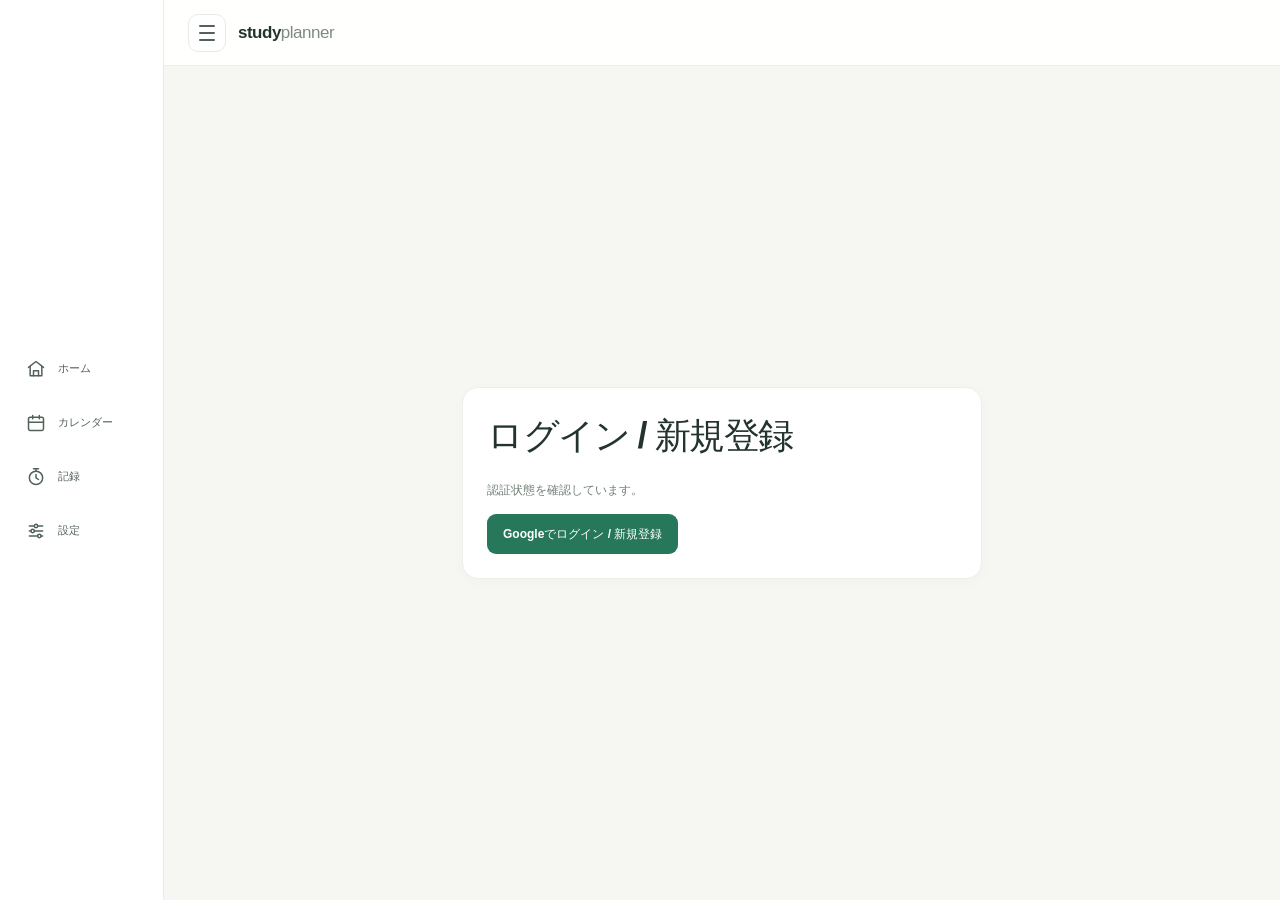
==== index.html @ f910849b "メニュー修正" ====
<!doctype html>
<html lang="ja">
  <head>
    <meta charset="UTF-8" />
    <meta name="viewport" content="width=device-width, initial-scale=1" />
    <meta name="theme-color" content="#f6f7f2" />
    <meta name="description" content="今日やる分だけ決める、柔軟な受験勉強プランナー。" />
    <link rel="manifest" href="./manifest.json" />
    <link rel="icon" href="./icon.svg" type="image/svg+xml" />
    <link rel="stylesheet" href="./styles.css" />
    <title>Study Planner</title>
  </head>
  <body>
    <header class="topbar">
      <button class="menu-button" type="button" aria-label="メニューを開く" aria-haspopup="dialog" aria-controls="menu-dialog">
        <span></span><span></span><span></span>
      </button>
      <a class="brand" href="#" aria-label="Study Planner ホーム">
        <span>study<span class="brand-light">planner</span></span>
      </a>
      <div class="auth-controls">
        <span class="topbar-note" id="auth-user" hidden></span>
        <span class="sync-status" id="sync-status" hidden></span>
        <button class="button button-secondary button-small" type="button" data-google-sign-in hidden>Googleでログイン / 新規登録</button>
        <button class="button button-quiet button-small" id="google-sign-out" type="button" hidden>ログアウト</button>
      </div>
    </header>

    <main class="page-shell auth-screen" id="auth-screen">
      <section class="panel auth-panel" aria-labelledby="auth-heading">
        <h1 id="auth-heading">ログイン / 新規登録</h1>
        <p class="auth-message" id="auth-message" role="status" aria-live="polite">認証状態を確認しています。</p>
        <button class="button button-primary auth-sign-in" type="button" data-google-sign-in disabled>Googleでログイン / 新規登録</button>
        <button class="button button-quiet auth-sign-in" type="button" data-auth-retry hidden>データを再読み込み</button>
      </section>
    </main>

    <main class="page-shell" id="dashboard" hidden>
      <div class="sync-error" id="sync-error" role="alert" hidden>
        <span id="sync-error-message"></span>
        <button class="text-button" type="button" id="retry-sync">再同期</button>
      </div>
      <section class="today-section panel" aria-labelledby="today-heading">
        <div class="section-heading">
          <div>
            <p class="eyebrow">TODAY</p>
            <h2 id="today-heading">今日のToDo</h2>
          </div>
          <div class="today-heading-meta">
            <span class="section-date" id="today-label"></span>
            <button class="button button-secondary button-small" id="carry-overdue-tasks" type="button" hidden>今日に繰り越す</button>
            <div class="welcome-stats" id="today-summary" aria-live="polite"></div>
          </div>
        </div>
        <div id="today-list"></div>
        <div class="empty-state" id="today-empty">
          <span class="empty-icon" aria-hidden="true">✳</span>
          <p class="empty-title">今日の予定はまだありません</p>
          <p>週間プールから、今日取り組むものを選びましょう。</p>
          <a class="text-link" href="#weekly-pools">週間プールを見る <span aria-hidden="true">↓</span></a>
        </div>
      </section>

      <div class="dashboard-grid">
        <section class="panel goals-panel" aria-labelledby="events-heading">
          <div class="section-heading">
            <div>
              <p class="eyebrow">EVENTS &amp; LONG-TERM</p>
              <h2 id="events-heading">イベント・長期計画</h2>
            </div>
            <button class="button button-secondary button-small" type="button" data-open-dialog="event-dialog">
              <span aria-hidden="true">＋</span> イベントを追加
            </button>
          </div>
          <div class="card-list" id="event-list"></div>
          <p class="muted-empty" id="event-empty">2ヶ月以内に開始するイベントはありません。</p>
          <div class="future-events">
            <div class="future-events-heading">
              <p class="eyebrow">LATER</p>
              <h3>今後の予定</h3>
            </div>
            <div class="card-list" id="future-event-list"></div>
            <p class="muted-empty" id="future-event-empty">2ヶ月以上先に始まるイベントはありません。</p>
          </div>
        </section>

        <section class="panel quizzes-panel" aria-labelledby="quizzes-heading">
          <div class="section-heading">
            <div>
              <p class="eyebrow">QUIZ SCHEDULE</p>
              <h2 id="quizzes-heading">小テスト・提出物予定</h2>
            </div>
            <button class="button button-secondary button-small" type="button" data-open-dialog="quiz-dialog">
              <span aria-hidden="true">＋</span> 予定を追加
            </button>
          </div>
          <div class="card-list" id="quiz-list"></div>
          <p class="muted-empty" id="quiz-empty">タイトル・科目・日付・校時を登録すると、ここに予定が表示されます。</p>
          <section class="mini-calendar" aria-label="ミニカレンダー">
            <div class="mini-calendar-heading">
              <button class="mini-calendar-title" type="button" data-open-mini-calendar>カレンダー <span aria-hidden="true">→</span></button>
              <div class="mini-calendar-controls">
                <button class="calendar-nav" type="button" data-mini-calendar-shift="-1" aria-label="前の月">‹</button>
                <strong id="mini-calendar-month"></strong>
                <button class="calendar-nav" type="button" data-mini-calendar-shift="1" aria-label="次の月">›</button>
              </div>
            </div>
            <div class="calendar-weekdays mini-calendar-weekdays" aria-hidden="true">
              <span>日</span><span>月</span><span>火</span><span>水</span><span>木</span><span>金</span><span>土</span>
            </div>
            <div class="mini-calendar-grid" id="mini-calendar-grid" role="grid" aria-label="月間カレンダー"></div>
            <section class="mini-calendar-popover" id="mini-calendar-popover" aria-live="polite" hidden>
              <div class="mini-calendar-popover-heading">
                <h3 id="mini-calendar-agenda-title"></h3>
                <button class="icon-button" type="button" data-mini-calendar-close aria-label="閉じる">×</button>
              </div>
              <div class="calendar-agenda-list" id="mini-calendar-agenda"></div>
              <p class="muted-empty" id="mini-calendar-agenda-empty">この日の予定はありません。</p>
            </section>
          </section>
        </section>

        <section class="panel pools-panel" id="weekly-pools" aria-labelledby="pools-heading">
          <div class="section-heading">
            <div>
              <p class="eyebrow">THIS WEEK'S POOL</p>
              <h2 id="pools-heading">週間プール</h2>
            </div>
            <button class="button button-secondary button-small" type="button" data-open-dialog="pool-dialog">
              <span aria-hidden="true">＋</span> プールを作成
            </button>
          </div>
          <div class="card-list" id="pool-list"></div>
          <p class="muted-empty" id="pool-empty">長期計画から、今週進める範囲を決めましょう。</p>
        </section>
      </div>

      <section class="past-tasks-section panel" aria-labelledby="past-tasks-heading">
        <div class="section-heading">
          <div>
            <p class="eyebrow">PAST</p>
            <h2 id="past-tasks-heading">過去</h2>
          </div>
        </div>
        <h3 class="past-list-heading first">タスク</h3>
        <div class="card-list" id="past-task-list"></div>
        <p class="muted-empty" id="past-task-empty">過去のタスクはありません。</p>
        <h3 class="past-list-heading">イベント</h3>
        <div class="card-list" id="past-event-list"></div>
        <p class="muted-empty" id="past-event-empty">過去のイベントはありません。</p>
      </section>
    </main>

    <dialog id="menu-dialog" class="menu-dialog" aria-label="メニュー">
      <div class="menu-heading">
        <span>メニュー</span>
        <button class="icon-button" type="button" data-close-dialog aria-label="閉じる">×</button>
      </div>
      <button class="menu-item" type="button" data-menu-home>ホーム <span aria-hidden="true">→</span></button>
      <button class="menu-item" type="button" data-menu-calendar>カレンダー <span aria-hidden="true">→</span></button>
      <button class="menu-item" type="button" data-menu-record>記録 <span aria-hidden="true">→</span></button>
      <button class="menu-item" type="button" data-open-dialog="settings-dialog">設定 <span aria-hidden="true">→</span></button>
    </dialog>

    <nav class="bottom-nav" aria-label="メインメニュー">
      <button class="bottom-nav-item" type="button" data-menu-home>
        <svg viewBox="0 0 24 24" aria-hidden="true" focusable="false"><path d="m3 10 9-7 9 7"/><path d="M5 9v11h14V9"/><path d="M9 20v-6h6v6"/></svg>
        <span>ホーム</span>
      </button>
      <button class="bottom-nav-item" type="button" data-menu-calendar>
        <svg viewBox="0 0 24 24" aria-hidden="true" focusable="false"><rect x="3" y="5" width="18" height="16" rx="2"/><path d="M16 3v4M8 3v4M3 11h18"/></svg>
        <span>カレンダー</span>
      </button>
      <button class="bottom-nav-item" type="button" data-menu-record>
        <svg viewBox="0 0 24 24" aria-hidden="true" focusable="false"><circle cx="12" cy="13" r="8"/><path d="M12 9v4l3 2M9 2h6M12 2v3"/></svg>
        <span>記録</span>
      </button>
      <button class="bottom-nav-item" type="button" data-open-dialog="settings-dialog">
        <svg viewBox="0 0 24 24" aria-hidden="true" focusable="false"><path d="M4 6h6m4 0h6M4 12h2m4 0h10M4 18h10m4 0h2"/><circle cx="12" cy="6" r="2"/><circle cx="8" cy="12" r="2"/><circle cx="16" cy="18" r="2"/></svg>
        <span>設定</span>
      </button>
    </nav>

    <main id="recording-view" class="recording-view" hidden>
      <section id="recording-task-select" class="recording-task-select" aria-labelledby="recording-select-title" hidden>
        <div class="recording-select-content">
          <p class="eyebrow">STUDY RECORD</p>
          <h1 id="recording-select-title">今日取り組むタスク</h1>
          <p class="recording-select-hint">タスクを選ぶと、記録画面に移ります。</p>
          <div id="recording-task-list" class="recording-task-list"></div>
          <p id="recording-task-empty" class="recording-empty" hidden>今日のタスクはありません。ホームでタスクを追加してください。</p>
          <button class="button button-quiet recording-back" type="button" data-record-home>ホームへ戻る</button>
        </div>
      </section>
      <section id="recording-session" class="recording-session" aria-label="勉強時間の記録" hidden>
        <div class="recording-content">
          <p class="eyebrow">NOW STUDYING</p>
          <h1 id="recording-task-title" class="recording-task-title"></h1>
          <output id="recording-elapsed" class="recording-elapsed" aria-label="計測中の時間">00:00:00</output>
          <time id="recording-clock" class="recording-clock"></time>
          <div class="recording-actions">
            <button id="recording-start" class="button button-primary recording-button" type="button" data-record-start>記録開始</button>
            <button id="recording-pause" class="button button-secondary recording-button" type="button" data-record-pause hidden>一時停止</button>
            <button class="button button-quiet recording-button" type="button" data-record-change>タスク変更</button>
            <button id="recording-end" class="button button-quiet recording-button recording-end" type="button" data-record-end hidden>終了</button>
          </div>
        </div>
      </section>
    </main>

    <main id="calendar-view" class="page-shell calendar-page" hidden>
      <section class="calendar-panel" aria-labelledby="calendar-title">
        <div class="calendar-header">
          <div>
            <p class="eyebrow">SCHEDULE</p>
            <h1 id="calendar-title">カレンダー</h1>
          </div>
          <button class="button button-secondary button-small" type="button" data-calendar-home>ホームへ戻る</button>
        </div>
        <div class="calendar-layout">
          <section class="calendar-month-view" aria-label="月間予定">
            <div class="calendar-toolbar">
              <button class="calendar-nav" type="button" data-calendar-shift="-1" aria-label="前の月">‹</button>
              <strong id="calendar-month"></strong>
              <button class="calendar-nav" type="button" data-calendar-shift="1" aria-label="次の月">›</button>
              <button class="calendar-today" type="button" data-calendar-today>今日</button>
            </div>
            <div class="calendar-weekdays" aria-hidden="true">
              <span>日</span><span>月</span><span>火</span><span>水</span><span>木</span><span>金</span><span>土</span>
            </div>
            <div class="calendar-grid" id="calendar-grid" role="grid" aria-label="月間カレンダー"></div>
            <div class="study-heatmap-legend" aria-label="勉強時間の色分け">
              <span class="study-heatmap-label">勉強時間</span>
              <span class="study-heatmap-key"><i></i>0分</span>
              <span class="study-heatmap-key level-1"><i></i>1分〜30分未満</span>
              <span class="study-heatmap-key level-2"><i></i>30分〜1時間未満</span>
              <span class="study-heatmap-key level-3"><i></i>1時間〜2時間未満</span>
              <span class="study-heatmap-key level-4"><i></i>2時間〜3時間未満</span>
              <span class="study-heatmap-key level-5"><i></i>3時間以上</span>
            </div>
          </section>
          <section class="calendar-agenda" aria-live="polite">
            <h2 id="calendar-agenda-title"></h2>
            <div class="calendar-agenda-list" id="calendar-agenda-list"></div>
            <p class="muted-empty" id="calendar-agenda-empty">この日の予定はありません。</p>
            <section class="calendar-study-agenda" aria-labelledby="calendar-study-title">
              <div class="calendar-study-heading">
                <h3 id="calendar-study-title">勉強時間</h3>
                <button class="button button-secondary button-small" type="button" data-add-study-log>記録を追加</button>
              </div>
              <p id="calendar-study-total" class="calendar-study-total"></p>
              <div id="calendar-study-list" class="calendar-study-list"></div>
              <p id="calendar-study-empty" class="muted-empty">この日の勉強記録はありません。</p>
            </section>
          </section>
        </div>
      </section>
    </main>

    <dialog id="event-dialog" class="modal">
      <form id="event-form">
        <div class="modal-heading">
          <div><p class="eyebrow">EVENT</p><h2>イベントを追加</h2></div>
          <button class="icon-button" type="button" data-close-dialog aria-label="閉じる">×</button>
        </div>
        <label>イベント名<input name="title" placeholder="例：2学期期末試験" maxlength="80" required /></label>
        <label>イベントの種類
          <select name="type" required>
            <option value="holiday">長期休暇</option>
            <option value="regular_exam">定期試験</option>
            <option value="mock_exam">模擬試験</option>
            <option value="other">その他</option>
          </select>
        </label>
        <div class="form-row event-date-row">
          <label>開始日<input name="start" type="date" required /></label>
          <label>終了日<input name="end" type="date" required /></label>
        </div>
        <label>メモ <span class="optional">(任意)</span><textarea name="memo" maxlength="2000" rows="3" placeholder="イベントについてのメモ"></textarea></label>
        <p class="form-error" aria-live="polite"></p>
        <div class="modal-actions"><button class="button button-quiet" type="button" data-close-dialog>キャンセル</button><button class="button button-primary" type="submit">イベントを保存</button></div>
      </form>
    </dialog>

    <dialog id="quiz-dialog" class="modal">
      <form id="quiz-form">
        <div class="modal-heading">
          <div><p class="eyebrow">SCHEDULE</p><h2 id="quiz-dialog-title">予定を追加</h2></div>
          <button class="icon-button" type="button" data-close-dialog aria-label="閉じる">×</button>
        </div>
        <div class="schedule-type-switch" role="group" aria-label="予定の種類">
          <button type="button" class="schedule-type-option selected" data-schedule-type="quiz" aria-pressed="true">小テスト</button>
          <button type="button" class="schedule-type-option" data-schedule-type="submission" aria-pressed="false">提出物</button>
          <input name="kind" type="hidden" value="quiz" />
        </div>
        <label>タイトル<input name="title" placeholder="例：英単語テスト / 数学課題提出" maxlength="80" required /></label>
        <label>科目
          <select name="subject" required>
            <option value="" selected disabled>科目を選択してください</option>
          </select>
        </label>
        <label id="schedule-event-field" hidden>イベント（任意）
          <select name="eventId">
            <option value="">イベントに所属しない</option>
          </select>
        </label>
        <label>日付<input name="date" type="date" required /></label>
        <label>範囲<input name="scope" placeholder="例：Lesson 3〜5 / p.20〜30" maxlength="120" required /></label>
        <label>範囲の単位 <span class="optional">(任意)</span><input name="unit" placeholder="例：ページ、問、語" maxlength="20" /></label>
        <label id="period-field">校時
          <select name="period" required>
            <option value="" selected disabled>校時を選択してください</option>
          </select>
        </label>
        <p class="form-error" aria-live="polite"></p>
        <div class="modal-actions"><button class="button button-quiet" type="button" data-close-dialog>キャンセル</button><button class="button button-primary" type="submit">予定を保存</button></div>
      </form>
    </dialog>

    <dialog id="goal-dialog" class="modal">
      <form id="goal-form">
        <div class="modal-heading">
          <div><p class="eyebrow">LONG-TERM</p><h2>長期目標を追加</h2></div>
          <button class="icon-button" type="button" data-close-dialog aria-label="閉じる">×</button>
        </div>
        <p class="modal-description" id="goal-event-title"></p>
        <input type="hidden" name="eventId" />
        <label>科目
          <select name="subject" required>
            <option value="" selected disabled>科目を選択してください</option>
          </select>
        </label>
        <label>教材・目標名<input name="title" placeholder="例：英単語帳" maxlength="80" required /></label>
        <label>範囲 <span class="optional">(任意)</span><input name="scope" placeholder="例：Lesson 3〜5 / p.20〜30" maxlength="120" /></label>
        <div class="form-row">
          <label>単位<input name="unit" placeholder="ページ / 題 / 章" maxlength="12" required /></label>
          <label>1周あたりの量<input name="total" type="number" min="1" step="1" placeholder="150" required /></label>
        </div>
        <div class="form-row">
          <label>目標周回数<input name="laps" type="number" min="1" step="1" value="1" required /></label>
          <label>期限日 <span class="optional">(任意)</span><input name="deadline" type="date" /></label>
        </div>
        <label>提出日 <span class="optional">(任意)</span><input name="submissionDate" type="date" /></label>
        <label>メモ <span class="optional">(任意)</span><textarea name="memo" maxlength="2000" rows="3" placeholder="長期計画についてのメモ"></textarea></label>
        <p class="form-error" aria-live="polite"></p>
        <div class="modal-actions"><button class="button button-quiet" type="button" data-close-dialog>キャンセル</button><button class="button button-primary" type="submit">目標を保存</button></div>
      </form>
    </dialog>

    <dialog id="pool-dialog" class="modal">
      <form id="pool-form">
        <div class="modal-heading">
          <div><p class="eyebrow">WEEKLY POOL</p><h2>週間プールを作成</h2></div>
          <button class="icon-button" type="button" data-close-dialog aria-label="閉じる">×</button>
        </div>
        <label>長期目標<select name="goalId" required></select></label>
        <label>今週進める量<input name="target" type="number" min="1" step="1" placeholder="30" required /></label>
        <div class="form-row">
          <label>開始日<input name="start" type="date" required /></label>
          <label>終了日<input name="end" type="date" required /></label>
        </div>
        <label>メモ <span class="optional">(任意)</span><textarea name="memo" maxlength="2000" rows="3" placeholder="この週間プールについてのメモ"></textarea></label>
        <p class="form-hint">日ごとの予定は作らず、期間内に進める量だけを決めます。</p>
        <p class="form-error" aria-live="polite"></p>
        <div class="modal-actions"><button class="button button-quiet" type="button" data-close-dialog>キャンセル</button><button class="button button-primary" type="submit">プールを保存</button></div>
      </form>
    </dialog>

    <dialog id="task-dialog" class="modal">
      <form id="task-form">
        <div class="modal-heading">
          <div><p class="eyebrow">TODAY</p><h2>今日の最低ライン</h2></div>
          <button class="icon-button" type="button" data-close-dialog aria-label="閉じる">×</button>
        </div>
        <p class="modal-description" id="task-pool-title"></p>
        <input type="hidden" name="poolId" />
        <label>今日やる最低量<input name="minimum" type="number" min="1" step="1" value="5" required /></label>
        <div class="quick-amounts" data-target="minimum">
          <button type="button" data-add="1">＋1</button><button type="button" data-add="5">＋5</button><button type="button" data-add="10">＋10</button>
        </div>
        <label>メモ <span class="optional">(任意)</span><textarea name="memo" maxlength="2000" rows="3" placeholder="このタスクについてのメモ"></textarea></label>
        <p class="form-hint">実際にできた量に上限はありません。</p>
        <p class="form-error" aria-live="polite"></p>
        <div class="modal-actions"><button class="button button-quiet" type="button" data-close-dialog>キャンセル</button><button class="button button-primary" type="submit">ToDoに追加</button></div>
      </form>
    </dialog>

    <dialog id="task-details-dialog" class="modal details-modal">
      <div class="modal-heading">
        <div><p class="eyebrow">DETAILS</p><h2 id="task-details-title">詳細</h2></div>
        <button class="icon-button" type="button" data-close-dialog aria-label="閉じる">×</button>
      </div>
      <dl id="task-details-content" class="record-details"></dl>
      <form id="task-details-memo-form" class="details-memo-form" hidden>
        <input type="hidden" name="taskId" />
        <label>メモ <span class="optional">(任意)</span><textarea name="memo" maxlength="2000" rows="4" placeholder="タスクについてのメモ"></textarea></label>
        <p class="form-error" aria-live="polite"></p>
        <div class="modal-actions"><button class="button button-primary" type="submit">メモを保存</button></div>
      </form>
    </dialog>

    <dialog id="return-task-dialog" class="modal">
      <form id="return-task-form">
        <div class="modal-heading">
          <div><p class="eyebrow">MOVE TASK</p><h2>週間プールへ戻す</h2></div>
          <button class="icon-button" type="button" data-close-dialog aria-label="閉じる">×</button>
        </div>
        <p id="return-task-title" class="modal-description"></p>
        <input type="hidden" name="taskId" />
        <label>メモ <span class="optional">(任意)</span><textarea name="memo" maxlength="2000" rows="4" placeholder="週間プールへ引き継ぐメモ"></textarea></label>
        <p class="form-error" aria-live="polite"></p>
        <div class="modal-actions"><button class="button button-quiet" type="button" data-close-dialog>キャンセル</button><button class="button button-primary" type="submit">週間プールへ戻す</button></div>
      </form>
    </dialog>

    <dialog id="complete-dialog" class="modal">
      <form id="complete-form">
        <div class="modal-heading">
          <div><p class="eyebrow">NICE WORK</p><h2>実績を記録</h2></div>
          <button class="icon-button" type="button" data-close-dialog aria-label="閉じる">×</button>
        </div>
        <p class="modal-description" id="complete-task-title"></p>
        <input type="hidden" name="taskId" />
        <div id="task-record-inputs">
          <label>今回できた量<input name="actual" type="number" min="0" step="1" required /></label>
          <div class="quick-amounts" data-target="actual">
            <button type="button" data-add="1">＋1</button><button type="button" data-add="5">＋5</button><button type="button" data-add="10">＋10</button>
          </div>
          <label id="task-record-minutes-field">勉強時間（分）<input name="minutes" type="number" min="0" step="1" value="0" required /></label>
        </div>
        <div class="task-outcome" id="task-outcome" hidden>
          <p>最低量に達しました。このToDoをどうしますか？</p>
          <div class="modal-actions">
            <button class="button button-quiet" type="button" data-task-outcome="keep">残す</button>
            <button class="button button-primary" type="button" data-task-outcome="complete">完了</button>
          </div>
        </div>
        <label id="task-record-memo-field">メモ <span class="optional">(任意)</span><textarea name="memo" maxlength="2000" rows="4" placeholder="このタスクについてのメモ"></textarea></label>
        <p class="form-error" aria-live="polite"></p>
        <div class="modal-actions" id="task-record-actions"><button class="button button-quiet" type="button" data-close-dialog>キャンセル</button><button class="button button-primary" type="submit">実績を記録</button></div>
      </form>
    </dialog>

    <dialog id="carry-pool-dialog" class="modal">
      <form id="carry-pool-form">
        <div class="modal-heading">
          <div><p class="eyebrow">CARRY OVER</p><h2>週間プールを繰り越す</h2></div>
          <button class="icon-button" type="button" data-close-dialog aria-label="閉じる">×</button>
        </div>
        <input type="hidden" name="poolId" />
        <label>メモ <span class="optional">(任意)</span><textarea name="memo" maxlength="2000" rows="4" placeholder="週間プールについてのメモ"></textarea></label>
        <p class="form-error" aria-live="polite"></p>
        <div class="modal-actions"><button class="button button-quiet" type="button" data-close-dialog>キャンセル</button><button class="button button-primary" type="submit">繰り越す</button></div>
      </form>
    </dialog>

    <dialog id="carry-overdue-dialog" class="modal">
      <form id="carry-overdue-form">
        <div class="modal-heading">
          <div><p class="eyebrow">CARRY OVER</p><h2>今日の最低量を記録</h2></div>
          <button class="icon-button" type="button" data-close-dialog aria-label="閉じる">×</button>
        </div>
        <p class="modal-description">未達分がデフォルト入力されています。必要なら量を増やして今日の最低量にできます。</p>
        <div id="carry-overdue-list" class="carry-overdue-list"></div>
        <p class="form-error" aria-live="polite"></p>
        <div class="modal-actions">
          <button class="button button-quiet" type="button" data-close-dialog>キャンセル</button>
          <button class="button button-primary" type="submit">今日に繰り越す</button>
        </div>
      </form>
    </dialog>

    <dialog id="study-log-dialog" class="modal">
      <form id="study-log-form">
        <div class="modal-heading">
          <div><p class="eyebrow">STUDY RECORD</p><h2>勉強記録を追加</h2></div>
          <button class="icon-button" type="button" data-close-dialog aria-label="閉じる">×</button>
        </div>
        <p class="modal-description" id="study-log-date"></p>
        <label>取り組んだタスク
          <select name="taskId" required></select>
        </label>
        <div class="form-row">
          <label>勉強時間（分）<input name="minutes" type="number" min="0" step="1" value="0" required /></label>
          <label>実施量<input name="amount" type="number" min="0" step="1" value="0" required /></label>
        </div>
        <p class="form-hint" id="study-log-unit">タスクの単位に合わせて入力してください。</p>
        <p class="form-error" aria-live="polite"></p>
        <div class="modal-actions"><button class="button button-quiet" type="button" data-close-dialog>キャンセル</button><button class="button button-primary" type="submit">記録を追加</button></div>
      </form>
    </dialog>

    <dialog id="settings-dialog" class="modal settings-modal">
      <form id="settings-form">
        <div class="modal-heading">
          <div><p class="eyebrow">PREFERENCES</p><h2>設定</h2></div>
          <button class="icon-button" type="button" data-close-dialog aria-label="閉じる">×</button>
        </div>
        <label>1日の校時数
          <input name="periodCount" type="number" min="1" max="20" step="1" required />
        </label>
        <div class="settings-subjects">
          <div>
            <p class="settings-label">科目</p>
            <p class="form-hint">科目名の変更は登録済みの計画・予定にも反映されます。使用中の科目は削除できません。上下ボタンで並び順を変更できます。</p>
          </div>
          <div class="settings-subject-list" id="settings-subject-list"></div>
          <button class="button button-quiet button-small settings-add-subject" type="button" data-add-setting-subject>＋ 科目を追加</button>
        </div>
        <p class="form-error" aria-live="polite"></p>
        <div class="modal-actions"><button class="button button-quiet" type="button" data-close-dialog>キャンセル</button><button class="button button-primary" type="submit">設定を保存</button></div>
      </form>
    </dialog>

    <script type="module" src="./app.js"></script>
  </body>
</html>
---- styles.css ----
:root {
  font-family: "Noto Sans JP", "Yu Gothic", Meiryo, sans-serif;
  color: #23332d;
  background: #f6f7f2;
  font-synthesis: none;
  text-rendering: optimizeLegibility;
  --green: #27785b;
  --green-dark: #1d5e46;
  --green-pale: #e8f3ec;
  --ink: #23332d;
  --muted: #829089;
  --line: #e9ece7;
  --white: #fff;
  --orange: #e58b48;
}

* { box-sizing: border-box; }
body { margin: 0; min-width: 320px; background: #f6f7f2; }
button, input, select { font: inherit; }
button { cursor: pointer; }
.topbar { position: sticky; top: 0; z-index: 40; height: 66px; padding: 0 max(24px, calc((100% - 1120px) / 2)); display: flex; align-items: center; justify-content: flex-start; gap: 12px; background: rgba(255,255,255,.96); border-bottom: 1px solid #edf0ea; }
.menu-button { display: grid; width: 38px; height: 38px; flex: 0 0 auto; align-content: center; justify-items: center; gap: 5px; border: 1px solid #e8ece6; border-radius: 10px; background: white; }
.menu-button span { width: 16px; height: 2px; border-radius: 2px; background: #526259; }
.brand { display: flex; gap: 10px; align-items: center; color: var(--ink); text-decoration: none; font-weight: 700; font-size: 17px; letter-spacing: -.5px; }
.brand-light { color: #7d8b83; font-weight: 500; }
.brand-mark { width: 29px; height: 29px; display: grid; place-items: center; background: var(--green); color: white; border-radius: 9px; font-size: 19px; font-weight: 700; font-style: italic; }
.topbar-note { margin-left: auto; color: #75847c; font-size: 12px; }
.status-dot { display: inline-block; width: 7px; height: 7px; margin-right: 7px; background: #72b38c; border-radius: 50%; }
.auth-controls { display: flex; align-items: center; gap: 10px; margin-left: auto; }
.auth-controls .topbar-note { margin-left: 0; max-width: 180px; overflow: hidden; text-overflow: ellipsis; white-space: nowrap; }
.sync-status { color: #75847c; font-size: 10px; }
.sync-status.error { color: #b84d42; }
.sync-error { margin: 0 0 16px; padding: 11px 14px; border: 1px solid #f0d7d2; border-radius: 9px; color: #a64b40; background: #fff7f5; font-size: 12px; line-height: 1.6; }
.page-shell { max-width: 1120px; margin: 0 auto; padding: 45px 24px calc(88px + env(safe-area-inset-bottom)); }
.auth-screen { display: grid; min-height: calc(100vh - 130px - env(safe-area-inset-bottom)); place-items: center; padding-top: 24px; padding-bottom: 24px; }
.auth-panel { width: min(520px, 100%); padding: 38px; }
.auth-panel h1 { margin-bottom: 12px; }
.auth-message { min-height: 22px; margin: 20px 0 12px; color: #738078; font-size: 12px; line-height: 1.7; }
.auth-message.error { color: #b84d42; }
.auth-sign-in { min-width: 180px; }
[hidden] { display: none !important; }
.welcome { min-height: 145px; margin-bottom: 28px; display: flex; align-items: center; justify-content: space-between; }
.eyebrow { margin: 0 0 8px; color: #8d9992; font-size: 10px; font-weight: 700; letter-spacing: 1.45px; }
h1, h2, p { margin-top: 0; }
h1 { margin-bottom: 8px; font-size: clamp(26px, 4vw, 36px); letter-spacing: -1.5px; line-height: 1.35; }
h1 span { color: var(--green); }
.welcome-copy { margin: 0; color: #7d8982; font-size: 13px; }
.welcome-stats { width: 150px; padding: 16px 18px; border: 1px solid #e8ece6; border-radius: 14px; background: rgba(255,255,255,.65); text-align: center; }
.stat-number { display: block; color: var(--green); font-size: 23px; font-weight: 700; line-height: 1.2; }
.stat-caption { color: #7c8981; font-size: 10px; }
.panel { padding: 24px; background: var(--white); border: 1px solid #edf0ea; border-radius: 16px; box-shadow: 0 3px 14px rgba(38,63,49,.025); }
.today-section { margin-bottom: 20px; }
.section-heading { display: flex; align-items: center; justify-content: space-between; gap: 12px; margin-bottom: 20px; }
.section-heading .eyebrow { margin-bottom: 4px; }
.today-heading-meta { display: flex; align-items: center; gap: 12px; }
h2 { margin: 0; font-size: 18px; letter-spacing: -.35px; }
.section-date { color: #89958e; font-size: 11px; }
.past-tasks-section { margin: 20px 0 20px; }
.past-list-heading { margin: 20px 0 10px; font-size: 13px; }
.past-list-heading.first { margin-top: 0; }
.dashboard-grid { display: grid; grid-template-columns: 1fr 1fr; gap: 20px; align-items: start; }
.button { min-height: 40px; padding: 0 16px; border: 0; border-radius: 9px; font-weight: 600; font-size: 12px; transition: background .15s, transform .15s; }
.button:active { transform: translateY(1px); }
.button-primary { background: var(--green); color: white; }
.button-primary:hover { background: var(--green-dark); }
.button-secondary { color: var(--green); background: #edf6ef; }
.button-secondary:hover { background: #e1efe4; }
.button-small { min-height: 34px; padding: 0 11px; font-size: 11px; white-space: nowrap; }
.button-quiet { color: #65736b; background: #f2f4f1; }
.card-list { display: grid; gap: 11px; }
.event-card, .goal-card, .pool-card, .task-card, .quiz-card { border: 1px solid var(--line); border-radius: 12px; }
.event-card { padding: 15px; background: #fcfdfb; }
.future-events { margin-top: 20px; padding-top: 17px; border-top: 1px solid var(--line); }
.future-events-heading { display: flex; align-items: baseline; gap: 9px; margin-bottom: 12px; }
.future-events-heading .eyebrow { margin: 0; }
.future-events-heading h3 { margin: 0; color: #64736a; font-size: 13px; }
.future-events > .muted-empty { padding-top: 0; }
.event-heading { display: flex; align-items: flex-start; justify-content: space-between; gap: 10px; }
.event-heading .card-top { flex: 1; }
.event-actions, .goal-actions { display: flex; align-items: center; gap: 5px; }
.event-goals { display: grid; gap: 9px; margin-top: 13px; padding-top: 12px; border-top: 1px solid #edf0ea; }
.event-goals > .muted-empty { padding: 0; }
.quiz-card { display: flex; align-items: center; justify-content: space-between; gap: 12px; padding: 13px 15px; }
.quiz-card.completed { background: #eaf5ec; }
.quiz-info { min-width: 0; }
.quiz-actions { display: flex; flex: 0 0 auto; flex-wrap: wrap; align-items: center; justify-content: flex-end; gap: 5px; }
.quiz-actions .text-button:disabled { color: #b0b9b3; cursor: default; }
.quiz-meta { display: flex; align-items: center; gap: 10px; margin-top: 8px; color: #64736a; font-size: 10px; }
.quiz-meta strong { color: var(--green); font-size: 12px; }
.quiz-meta strong span { margin-left: 2px; font-size: 10px; font-weight: 500; }
.mini-calendar { position: relative; margin-top: 20px; padding: 15px; border: 1px solid var(--line); border-radius: 12px; background: #fcfdfb; }
.mini-calendar-heading { display: flex; align-items: center; justify-content: space-between; gap: 10px; margin-bottom: 10px; }
.mini-calendar-title { padding: 0; border: 0; color: var(--ink); background: transparent; font-size: 13px; font-weight: 700; }
.mini-calendar-title span { margin-left: 4px; color: var(--green); }
.mini-calendar-title:hover { color: var(--green); }
.mini-calendar-controls { display: flex; align-items: center; gap: 8px; }
.mini-calendar-controls .calendar-nav { width: 28px; height: 28px; font-size: 18px; }
.mini-calendar-controls strong { min-width: 90px; color: #64736a; text-align: center; font-size: 11px; }
.mini-calendar-weekdays { padding-bottom: 4px; font-size: 9px; }
.mini-calendar-grid { display: grid; grid-template-columns: minmax(0, 1fr); overflow: hidden; border-top: 1px solid var(--line); border-left: 1px solid var(--line); }
.mini-calendar-week { position: relative; }
.mini-calendar-days, .mini-calendar-event-layer { display: grid; grid-template-columns: repeat(7, minmax(0, 1fr)); }
.mini-calendar-event-layer { position: absolute; inset: 0; grid-auto-rows: 13px; align-content: start; padding-top: 22px; z-index: 2; pointer-events: none; }
.mini-calendar-cell { display: grid; min-width: 0; min-height: calc(35px + var(--mini-event-space)); place-items: start center; padding: 3px 1px; border: 0; border-right: 1px solid var(--line); border-bottom: 1px solid var(--line); border-radius: 0; color: var(--ink); background: white; font-size: 10px; }
.mini-calendar-cell:hover { background: #f7faf6; }
.mini-calendar-cell-empty { background: #fafbf9; }
.mini-calendar-cell.is-selected { outline: 2px solid #74ad86; outline-offset: -2px; background: #f7fbf7; }
.mini-calendar-cell.is-today > span { display: grid; width: 19px; height: 19px; place-items: center; margin-top: -3px; border-radius: 50%; color: white; background: var(--green); font-weight: 700; }
.mini-calendar-submission-band { align-self: center; height: 5px; margin: 0 3px; border-radius: 3px; background: #f2dfbd; }
.mini-calendar-popover { position: absolute; right: 12px; bottom: 12px; left: 12px; z-index: 3; max-height: 60%; overflow-y: auto; padding: 12px; border: 1px solid #dfe8df; border-radius: 10px; background: rgba(255,255,255,.97); box-shadow: 0 8px 26px rgba(38,63,49,.16); }
.mini-calendar-popover-heading { display: flex; align-items: center; justify-content: space-between; gap: 8px; margin-bottom: 8px; }
.mini-calendar-popover-heading h3 { margin: 0; font-size: 12px; }
.mini-calendar-popover .agenda-item { padding: 8px 9px; font-size: 10px; }
.mini-calendar-popover .agenda-kind { min-width: 64px; }
.mini-calendar-popover .muted-empty { padding-top: 2px; }
.goal-card, .pool-card { padding: 16px; }
.goal-pool-action { display: flex; justify-content: flex-end; margin-top: 8px; }
.card-top { display: flex; justify-content: space-between; gap: 12px; align-items: flex-start; }
.card-title { margin: 0; font-size: 13px; font-weight: 700; line-height: 1.5; overflow-wrap: anywhere; }
.detail-title { display: block; padding: 0; border: 0; color: inherit; background: transparent; text-align: left; cursor: pointer; }
.detail-title:hover { color: var(--green); text-decoration: underline; }
.detail-title:focus-visible { border-radius: 3px; outline: 2px solid #75ad87; outline-offset: 3px; }
.card-subtitle { margin: 4px 0 0; color: var(--muted); font-size: 10px; }
.goal-date-meta { display: flex; flex-wrap: wrap; gap: 0 10px; }
.goal-date-meta span { white-space: nowrap; }
.badge { flex: 0 0 auto; padding: 4px 8px; color: #5b7767; background: #eff5ef; border-radius: 99px; font-size: 9px; }
.badge.complete { color: #5a7d65; background: #eaf5ec; }
.progress-track { height: 6px; margin: 14px 0 7px; overflow: hidden; background: #eff2ee; border-radius: 9px; }
.progress-fill { height: 100%; background: #73ad83; border-radius: inherit; transition: width .25s ease; }
.progress-meta { display: flex; justify-content: space-between; color: #8a968e; font-size: 9px; }
.pool-card .card-footer { display: flex; align-items: center; justify-content: space-between; gap: 8px; margin-top: 14px; padding-top: 12px; border-top: 1px solid #f0f2ef; }
.date-range { color: #87948c; font-size: 10px; }
.pool-actions { display: flex; flex-wrap: wrap; gap: 7px; justify-content: flex-end; }
.text-button { padding: 5px 8px; border: 0; color: var(--green); background: transparent; font-size: 10px; font-weight: 600; }
.icon-action { display: inline-grid; width: 30px; height: 30px; place-items: center; padding: 0; border-radius: 7px; font-size: 15px; line-height: 1; text-decoration: none; }
.icon-action:hover { background: #f1f5f1; text-decoration: none; }
.icon-action.delete-button:hover { background: #fff1ef; }
.delete-button { color: #b84d42; }
.text-button:hover, .text-link:hover { text-decoration: underline; }
.text-button:disabled { color: #b0b9b3; cursor: default; text-decoration: none; }
.task-card { display: block; padding: 13px 15px; }
.task-card-summary { display: flex; min-width: 0; align-items: flex-start; justify-content: space-between; gap: 12px; }
.task-remainder { flex: 0 0 auto; padding-top: 1px; text-align: right; }
.task-main { min-width: 0; }
.task-detail { margin: 5px 0 0; color: #86928b; font-size: 10px; }
.task-card-footer { display: flex; justify-content: flex-end; margin-top: 12px; padding-top: 10px; border-top: 1px solid #f0f2ef; }
.task-actions { display: flex; flex: 0 0 auto; flex-wrap: wrap; align-items: center; justify-content: flex-end; gap: 8px; }
.task-complete { padding: 8px 11px; border: 0; border-radius: 8px; color: white; background: var(--green); font-size: 10px; font-weight: 600; }
.task-complete:hover { background: var(--green-dark); }
.task-card.done { border-color: #cfe4d3; background: var(--green-pale); }
.task-card.past-uncompleted { border-color: #f2d9d5; background: #fff3f1; }
.task-card.done .card-title { color: var(--green-dark); }
.task-card.done .task-complete { color: var(--green); background: #eaf4ec; }
.surplus { color: #cf7e3e; font-size: 10px; font-weight: 700; }
.shortfall { color: #b76a4b; font-size: 10px; font-weight: 700; }
.empty-state { padding: 19px 12px 10px; text-align: center; color: #89958e; font-size: 11px; }
.empty-state p { margin-bottom: 7px; }
.empty-icon { display: block; margin-bottom: 9px; color: #a7c7af; font-size: 25px; }
.empty-title { color: #56665d; font-size: 13px; font-weight: 600; }
.text-link { display: inline-block; margin-top: 7px; color: var(--green); text-decoration: none; font-size: 10px; font-weight: 600; }
.muted-empty { margin: 0; padding: 10px 0 3px; color: #9aa49e; font-size: 11px; line-height: 1.7; }
.page-footer { padding: 26px 0 8px; text-align: center; color: #a0aaa3; font-size: 10px; }
.modal { width: min(440px, calc(100% - 28px)); max-width: none; max-height: calc(100% - 28px); padding: 24px; border: 1px solid #e9ede7; border-radius: 16px; color: var(--ink); box-shadow: 0 20px 70px rgba(23,43,32,.2); }
#event-dialog { width: min(520px, calc(100% - 28px)); }
.settings-modal { width: min(520px, calc(100% - 28px)); }
.settings-subjects { display: grid; gap: 9px; }
.settings-label { margin: 0 0 4px; color: #526259; font-size: 11px; font-weight: 600; }
.settings-subject-list { display: grid; max-height: 260px; gap: 7px; overflow-y: auto; }
.settings-subject-row { display: grid; grid-template-columns: minmax(0, 1fr) auto auto auto; gap: 8px; align-items: center; }
.settings-subject-row button:disabled { color: #b0b9b3; cursor: default; }
.settings-add-subject { justify-self: start; }
.settings-add-subject:disabled { color: #b0b9b3; cursor: default; }
.menu-dialog { position: fixed; top: 74px; left: max(12px, calc((100% - 1120px) / 2)); width: min(260px, calc(100% - 24px)); margin: 0; padding: 14px; border: 1px solid #e9ede7; border-radius: 14px; color: var(--ink); box-shadow: 0 16px 50px rgba(23,43,32,.18); }
.menu-dialog::backdrop { background: rgba(26,42,33,.2); }
.menu-heading { display: flex; align-items: center; justify-content: space-between; margin-bottom: 8px; padding: 2px 3px 8px; color: #7d8982; font-size: 11px; font-weight: 700; }
.menu-item { display: flex; width: 100%; align-items: center; justify-content: space-between; padding: 12px 10px; border: 0; border-radius: 8px; color: var(--ink); background: transparent; text-align: left; font-size: 13px; }
.menu-item:hover { color: var(--green); background: #f1f7f1; }
.bottom-nav { position: fixed; z-index: 30; right: 0; bottom: 0; left: 0; display: grid; grid-template-columns: repeat(4, minmax(0, 1fr)); padding: 8px max(12px, calc((100% - 560px) / 2)) calc(8px + env(safe-area-inset-bottom)); border-top: 1px solid #e9ece7; background: rgba(255,255,255,.96); transition: transform .28s cubic-bezier(.2,.8,.2,1), opacity .2s ease; }
.bottom-nav.is-hidden { transform: translateY(calc(100% + 1px)); opacity: 0; pointer-events: none; }
.bottom-nav-item { display: flex; min-width: 0; min-height: 48px; flex-direction: column; align-items: center; justify-content: center; gap: 3px; padding: 0 6px; border: 0; border-radius: 8px; color: #526259; background: transparent; font-size: 11px; font-weight: 600; line-height: 1.2; }
.bottom-nav-item svg { width: 20px; height: 20px; flex: 0 0 auto; fill: none; stroke: currentColor; stroke-width: 1.8; stroke-linecap: round; stroke-linejoin: round; }
.bottom-nav-item:hover, .bottom-nav-item:focus-visible { color: var(--green); background: #f1f7f1; }
.recording-fullscreen { overflow: hidden; }
.recording-view { position: fixed; inset: 66px 0 calc(64px + env(safe-area-inset-bottom)); z-index: 20; overflow-y: auto; background: radial-gradient(ellipse at 50% 35%, #fff 0%, #f6f7f2 72%); }
.recording-session, .recording-task-select { display: grid; min-height: calc(100vh - 130px - env(safe-area-inset-bottom)); min-height: calc(100dvh - 130px - env(safe-area-inset-bottom)); place-items: center; padding: 32px 20px; }
.recording-content { width: min(760px, 100%); text-align: center; }
.recording-content .eyebrow, .recording-select-content .eyebrow { color: #93a198; }
.recording-task-title { margin: 0 0 14px; color: var(--green-dark); font-size: clamp(20px, 4vw, 30px); line-height: 1.4; overflow-wrap: anywhere; }
.recording-task-title-button { padding: 0; border: 0; color: inherit; background: transparent; font: inherit; line-height: inherit; text-align: center; overflow-wrap: anywhere; }
.recording-task-title-button:hover { color: var(--green); text-decoration: underline; }
.recording-task-title-button:focus-visible { border-radius: 4px; outline: 2px solid #75ad87; outline-offset: 4px; }
.details-memo-form { margin-top: 12px; }
.recording-elapsed { display: block; color: var(--ink); font-size: clamp(58px, 18vw, 148px); font-variant-numeric: tabular-nums; font-weight: 600; letter-spacing: -.07em; line-height: 1.15; }
.recording-clock { display: block; margin-top: 15px; color: #839087; font-size: clamp(16px, 3vw, 21px); font-variant-numeric: tabular-nums; letter-spacing: .08em; }
.recording-actions { display: flex; flex-wrap: wrap; justify-content: center; gap: 10px; margin-top: 28px; }
.recording-button { min-width: 150px; min-height: 48px; font-size: 13px; }
.recording-end { flex-basis: 100%; width: min(240px, 100%); margin: 4px auto 0; }
.recording-select-content { width: min(560px, 100%); }
.recording-select-content h1 { margin: 0; font-size: clamp(24px, 5vw, 34px); }
.recording-select-hint { margin: 9px 0 22px; color: #839087; font-size: 13px; }
.recording-task-list { display: grid; max-height: min(58vh, 560px); gap: 10px; overflow-y: auto; }
.recording-task-option { display: grid; gap: 5px; padding: 16px 18px; border: 1px solid #e5ebe4; border-radius: 12px; color: var(--ink); background: rgba(255,255,255,.9); text-align: left; }
.recording-task-option:hover, .recording-task-option:focus-visible { border-color: #8db99a; background: #f3f8f3; }
.recording-option-title { font-size: 14px; font-weight: 700; overflow-wrap: anywhere; }
.recording-option-detail, .recording-empty { color: #839087; font-size: 11px; }
.recording-empty { margin: 22px 0; line-height: 1.7; }
.recording-back { display: block; margin: 20px auto 0; }
.calendar-page { max-width: 1440px; padding-top: 32px; }
.calendar-panel { padding: 24px; border: 1px solid #edf0ea; border-radius: 16px; background: var(--white); box-shadow: 0 3px 14px rgba(38,63,49,.025); }
.calendar-header { display: flex; align-items: center; justify-content: space-between; }
.calendar-header .eyebrow { margin-bottom: 4px; }
.calendar-header h1 { margin: 0; font-size: 24px; }
.calendar-layout { display: grid; grid-template-columns: minmax(0, 1fr) 280px; gap: 24px; align-items: start; margin-top: 22px; }
.calendar-month-view { min-width: 0; }
.calendar-toolbar { display: flex; min-height: 48px; align-items: center; justify-content: center; gap: 16px; }
.calendar-toolbar strong { min-width: 130px; text-align: center; font-size: 15px; }
.calendar-nav, .calendar-today { height: 32px; border: 1px solid #e5eae4; border-radius: 8px; color: #526259; background: white; }
.calendar-nav { width: 34px; font-size: 20px; line-height: 1; }
.calendar-today { padding: 0 10px; color: var(--green); font-size: 10px; font-weight: 600; }
.calendar-weekdays { display: grid; grid-template-columns: repeat(7, minmax(0, 1fr)); }
.calendar-weekdays { padding-bottom: 5px; color: #8a968e; text-align: center; font-size: 10px; }
.calendar-weekdays span:first-child { color: #c17a68; }
.calendar-grid { display: grid; grid-template-columns: minmax(0, 1fr); border-top: 1px solid var(--line); border-left: 1px solid var(--line); }
.calendar-week { position: relative; }
.calendar-days, .calendar-event-layer { display: grid; grid-template-columns: repeat(7, minmax(0, 1fr)); }
.calendar-event-layer { position: absolute; inset: 0; grid-auto-rows: 18px; align-content: start; padding-top: 32px; z-index: 2; pointer-events: none; }
.calendar-cell { position: relative; display: flex; min-width: 0; min-height: 116px; flex-direction: column; align-items: stretch; gap: 3px; overflow: hidden; padding: var(--event-space) 5px 6px; border: 0; border-right: 1px solid var(--line); border-bottom: 1px solid var(--line); border-radius: 0; color: var(--ink); background: white; text-align: left; }
button.calendar-cell:hover { background: #f7faf6; }
.calendar-cell-empty { background: #fafbf9; }
.calendar-cell.is-selected { z-index: 1; outline: 2px solid #74ad86; outline-offset: -2px; background: white; }
.calendar-cell.study-level-1 { background: #f1f7f1; }
.calendar-cell.study-level-2 { background: #e6f1e7; }
.calendar-cell.study-level-3 { background: #d7eadb; }
.calendar-cell.study-level-4 { background: #c4e0ca; }
.calendar-cell.study-level-5 { background: #acd2b5; }
.calendar-day-number { position: absolute; top: 5px; left: 5px; width: 22px; height: 22px; display: grid; place-items: center; border-radius: 50%; font-size: 10px; }
.calendar-cell.is-today .calendar-day-number { color: white; background: var(--green); font-weight: 700; }
.calendar-study-time { position: absolute; right: 4px; bottom: 4px; z-index: 1; color: #426d51; font-size: 8px; font-weight: 700; font-variant-numeric: tabular-nums; white-space: nowrap; }
.calendar-marker { overflow: hidden; padding: 3px 4px; border-radius: 4px; color: #8b6943; background: #fbf3e7; text-overflow: ellipsis; white-space: nowrap; font-size: 9px; }
.calendar-marker.quiz { color: #8b6943; background: #fbf3e7; }
.calendar-marker-more { color: #829089; font-size: 8px; }
.calendar-event-band { min-width: 0; height: 16px; overflow: hidden; padding: 1px 5px; color: #426d51; background: #dceee0; text-overflow: ellipsis; white-space: nowrap; font-size: 9px; line-height: 14px; }
.calendar-event-band.is-event-start { margin-left: 2px; border-radius: 6px 0 0 6px; }
.calendar-event-band.is-event-end { margin-right: 2px; border-radius: 0 6px 6px 0; }
.calendar-event-band.is-event-start.is-event-end { border-radius: 6px; }
.calendar-agenda { min-width: 0; margin-top: 0; padding: 16px; border: 1px solid var(--line); border-radius: 12px; background: #fcfdfb; }
.calendar-agenda h2 { margin: 0 0 12px; font-size: 14px; }
.calendar-agenda-list { display: grid; gap: 8px; }
.agenda-item { display: flex; align-items: center; gap: 12px; padding: 11px 13px; border: 1px solid var(--line); border-radius: 9px; font-size: 11px; }
.agenda-kind { flex: 0 0 auto; min-width: 90px; color: #738078; font-size: 9px; }
.agenda-event strong { color: #426d51; }
.agenda-quiz p { margin: 0; color: #495a50; line-height: 1.6; }
.study-heatmap-legend { display: flex; flex-wrap: wrap; align-items: center; gap: 7px 10px; margin-top: 12px; color: #738078; font-size: 9px; }
.study-heatmap-label { flex-basis: 100%; color: #64736a; font-weight: 600; }
.study-heatmap-key { display: inline-flex; align-items: center; gap: 4px; white-space: nowrap; }
.study-heatmap-key i { width: 12px; height: 12px; border: 1px solid rgba(39,120,91,.12); border-radius: 3px; background: white; }
.study-heatmap-key.level-1 i { background: #f1f7f1; }
.study-heatmap-key.level-2 i { background: #e6f1e7; }
.study-heatmap-key.level-3 i { background: #d7eadb; }
.study-heatmap-key.level-4 i { background: #c4e0ca; }
.study-heatmap-key.level-5 i { background: #acd2b5; }
.calendar-study-agenda { margin-top: 18px; padding-top: 16px; border-top: 1px solid var(--line); }
.calendar-study-heading { display: flex; align-items: center; justify-content: space-between; gap: 8px; margin-bottom: 8px; }
.calendar-study-agenda h3 { margin: 0; color: #526259; font-size: 12px; }
.calendar-study-total { margin: 0 0 10px; color: var(--green-dark); font-size: 13px; font-weight: 700; font-variant-numeric: tabular-nums; }
.calendar-study-list { display: grid; gap: 7px; }
.calendar-study-item { display: flex; align-items: center; justify-content: space-between; gap: 10px; padding: 10px 12px; border: 1px solid #e8eee8; border-radius: 9px; background: #f8fbf8; font-size: 10px; }
.calendar-study-item > div { display: grid; min-width: 0; gap: 4px; }
.calendar-study-item strong { overflow-wrap: anywhere; }
.calendar-study-item span { color: #7d8982; font-size: 9px; }
.calendar-study-actions { display: flex !important; flex: 0 0 auto; align-items: center; gap: 4px !important; }
.calendar-study-item time { color: var(--green-dark); font-size: 11px; font-weight: 700; font-variant-numeric: tabular-nums; }
.modal::backdrop { background: rgba(26,42,33,.36); backdrop-filter: blur(2px); }
.modal form { display: grid; gap: 15px; }
.modal-heading { display: flex; align-items: flex-start; justify-content: space-between; margin-bottom: 2px; }
.modal-heading .eyebrow { margin-bottom: 5px; }
.modal-heading h2 { font-size: 19px; }
.icon-button { width: 30px; height: 30px; border: 0; border-radius: 50%; color: #718078; background: #f2f4f1; font-size: 22px; line-height: 1; }
.modal label { display: grid; gap: 7px; color: #526259; font-size: 11px; font-weight: 600; }
.modal input, .modal select, .modal textarea { width: 100%; padding: 0 11px; border: 1px solid #dfe5df; border-radius: 8px; outline: none; color: var(--ink); background: white; font-size: 12px; }
.modal input, .modal select { height: 42px; }
.modal textarea { min-height: 76px; padding: 10px 11px; resize: vertical; line-height: 1.6; }
.modal input:focus, .modal select:focus, .modal textarea:focus { border-color: #75ad87; box-shadow: 0 0 0 3px #e9f4eb; }
.form-row { display: grid; grid-template-columns: 1fr 1fr; gap: 12px; }
.event-date-row { grid-template-columns: repeat(2, minmax(0, 1fr)); column-gap: 16px; }
.event-date-row > label, .event-date-row input { min-width: 0; }
.event-date-row input[type="date"] { width: 100%; max-width: 100%; padding-right: 4px; padding-left: 4px; font-size: 11px; }
.schedule-type-switch { display: grid; grid-template-columns: 1fr 1fr; gap: 4px; padding: 4px; border-radius: 10px; background: #f0f3ef; }
.schedule-type-option { min-height: 38px; border: 0; border-radius: 7px; color: #738078; background: transparent; font-size: 12px; font-weight: 600; }
.schedule-type-option.selected { color: var(--green-dark); background: white; box-shadow: 0 1px 4px rgba(35,51,45,.1); }
.optional { color: #9ba59f; font-weight: 400; }
.form-hint, .modal-description { margin: -4px 0 0; color: #839087; font-size: 10px; line-height: 1.6; }
.task-outcome { padding: 14px; border-radius: 10px; background: #f3f8f3; }
.task-outcome p { margin: 0 0 10px; color: #526259; font-size: 12px; }
.task-outcome .modal-actions { margin: 0; }
.form-error { display: none; margin: 0; color: #b84d42; font-size: 11px; }
.form-error.visible { display: block; }
.modal-actions { display: flex; justify-content: flex-end; gap: 8px; margin-top: 2px; }
.quick-amounts { display: flex; gap: 8px; margin-top: -6px; }
.quick-amounts button { min-width: 52px; height: 30px; border: 1px solid #dce9df; border-radius: 7px; color: var(--green); background: #f3f8f3; font-size: 10px; font-weight: 600; }
.quick-amounts button:hover { background: #e8f3ea; }
.carry-overdue-list { display: grid; gap: 10px; }
.carry-overdue-row { display: grid !important; grid-template-columns: minmax(0, 1fr) 150px; gap: 12px; align-items: center; }
.carry-overdue-row > span:first-child { display: grid; gap: 3px; }
.carry-overdue-row small { color: #829089; font-size: 10px; }
.carry-overdue-amount { display: grid; gap: 6px; }
.carry-memo-field { margin-top: 5px; }
.carry-overdue-quick { margin: 0; }
.carry-overdue-quick button { min-width: 0; flex: 1; }
.details-modal { width: min(620px, calc(100% - 28px)); }
.record-details { display: grid; gap: 9px; max-height: min(65vh, 560px); overflow-y: auto; margin: 0; }
.record-detail-row { display: grid; grid-template-columns: minmax(100px, 1fr) minmax(0, 2fr); gap: 12px; padding: 10px 12px; border-radius: 8px; background: #f7faf7; }
.record-detail-row dt { color: #64736a; font-size: 11px; font-weight: 600; overflow-wrap: anywhere; }
.record-detail-row dd { min-width: 0; margin: 0; color: var(--ink); font-size: 11px; overflow-wrap: anywhere; }
.record-detail-row pre { margin: 0; white-space: pre-wrap; font: inherit; }

@media (max-width: 700px) {
  .topbar { height: 58px; padding: 0 18px; }
  .recording-view { inset: 58px 0 calc(64px + env(safe-area-inset-bottom)); }
  .recording-session, .recording-task-select { min-height: calc(100vh - 122px - env(safe-area-inset-bottom)); min-height: calc(100dvh - 122px - env(safe-area-inset-bottom)); }
  .auth-controls { gap: 6px; }
  .auth-controls .topbar-note { max-width: 95px; font-size: 10px; }
  .sync-status { display: none; }
  .auth-screen { min-height: calc(100vh - 122px - env(safe-area-inset-bottom)); }
  .auth-panel { padding: 27px 22px; }
  .menu-dialog { top: 66px; left: 12px; }
  .recording-session, .recording-task-select { padding: 24px 18px; }
  .recording-button { min-width: 130px; }
  .recording-actions { gap: 8px; margin-top: 24px; }
  .topbar-note { font-size: 10px; }
  .page-shell { padding: 25px 14px calc(80px + env(safe-area-inset-bottom)); }
  .welcome { min-height: 112px; margin-bottom: 18px; }
  .welcome-stats { width: 95px; padding: 11px 8px; border-radius: 11px; }
  .stat-number { font-size: 19px; }
  .stat-caption { font-size: 9px; }
  .welcome-copy { max-width: 220px; font-size: 11px; }
  .panel { padding: 18px 15px; border-radius: 13px; }
  .today-section { margin-bottom: 14px; }
  .dashboard-grid { grid-template-columns: 1fr; gap: 14px; }
  .mini-calendar { display: none; }
  .past-tasks-section { margin-top: 14px; }
  .calendar-page { padding: 18px 14px 16px; }
  .calendar-layout { grid-template-columns: 1fr; gap: 14px; }
  .calendar-agenda { padding: 14px; }
  .section-heading { margin-bottom: 16px; }
  .task-card { padding: 12px 10px; }
  .task-actions { gap: 5px; }
  .task-complete { padding: 8px; }
  .surplus { font-size: 9px; }
  .pool-card, .goal-card { padding: 14px 12px; }
  .quiz-card { padding: 12px; }
  .quiz-actions { align-items: flex-end; flex-direction: column; }
  .event-card { padding: 13px 11px; }
  .event-heading { align-items: flex-start; flex-direction: column; }
  .event-actions { width: 100%; justify-content: flex-end; }
  .event-goals { margin-top: 10px; padding-top: 10px; }
  .carry-overdue-row { grid-template-columns: 1fr; }
  .record-detail-row { grid-template-columns: 1fr; gap: 5px; }
  .pool-card .card-footer { align-items: flex-start; flex-direction: column; }
  .pool-actions { justify-content: flex-start; }
}

@media (max-width: 560px) {
  .calendar-panel { padding: 16px 10px; }
  .calendar-cell { min-height: 90px; padding-right: 2px; padding-left: 2px; }
  .calendar-day-number { left: 2px; }
  .calendar-marker { padding: 2px; font-size: 8px; }
  .calendar-event-band { padding-right: 2px; padding-left: 2px; font-size: 8px; }
  .agenda-item { align-items: flex-start; flex-direction: column; gap: 5px; }
}

@media (max-width: 380px) {
  .section-heading { align-items: flex-start; }
  .button-small { padding: 0 8px; font-size: 10px; }
  .task-card-summary { align-items: flex-start; }
  .task-main { flex: 1 1 auto; }
  .task-remainder { max-width: 42%; }
}

@media (min-width: 701px) {
  body { padding-left: 164px; }
  .page-shell { padding-bottom: 24px; }
  .auth-screen { min-height: calc(100vh - 66px); }
  .bottom-nav { top: 0; right: auto; bottom: 0; left: 0; width: 164px; display: flex; flex-direction: column; justify-content: center; gap: 6px; padding: 24px 12px; border-top: 0; border-right: 1px solid #e9ece7; transition: none; }
  .bottom-nav.is-hidden { transform: none; opacity: 1; pointer-events: auto; }
  .bottom-nav-item { width: 100%; flex-direction: row; justify-content: flex-start; gap: 12px; padding: 0 14px; text-align: left; }
  .recording-view { bottom: 0; left: 164px; }
  .recording-session, .recording-task-select { min-height: calc(100vh - 66px); min-height: calc(100dvh - 66px); }
}

@media (min-width: 701px) and (max-width: 900px) {
  .topbar { padding: 0 16px; }
  .auth-controls { gap: 6px; }
  .auth-controls .topbar-note { max-width: 95px; font-size: 10px; }
  .sync-status { display: none; }
  .dashboard-grid, .calendar-layout { grid-template-columns: 1fr; }
  .calendar-layout { gap: 14px; }
}
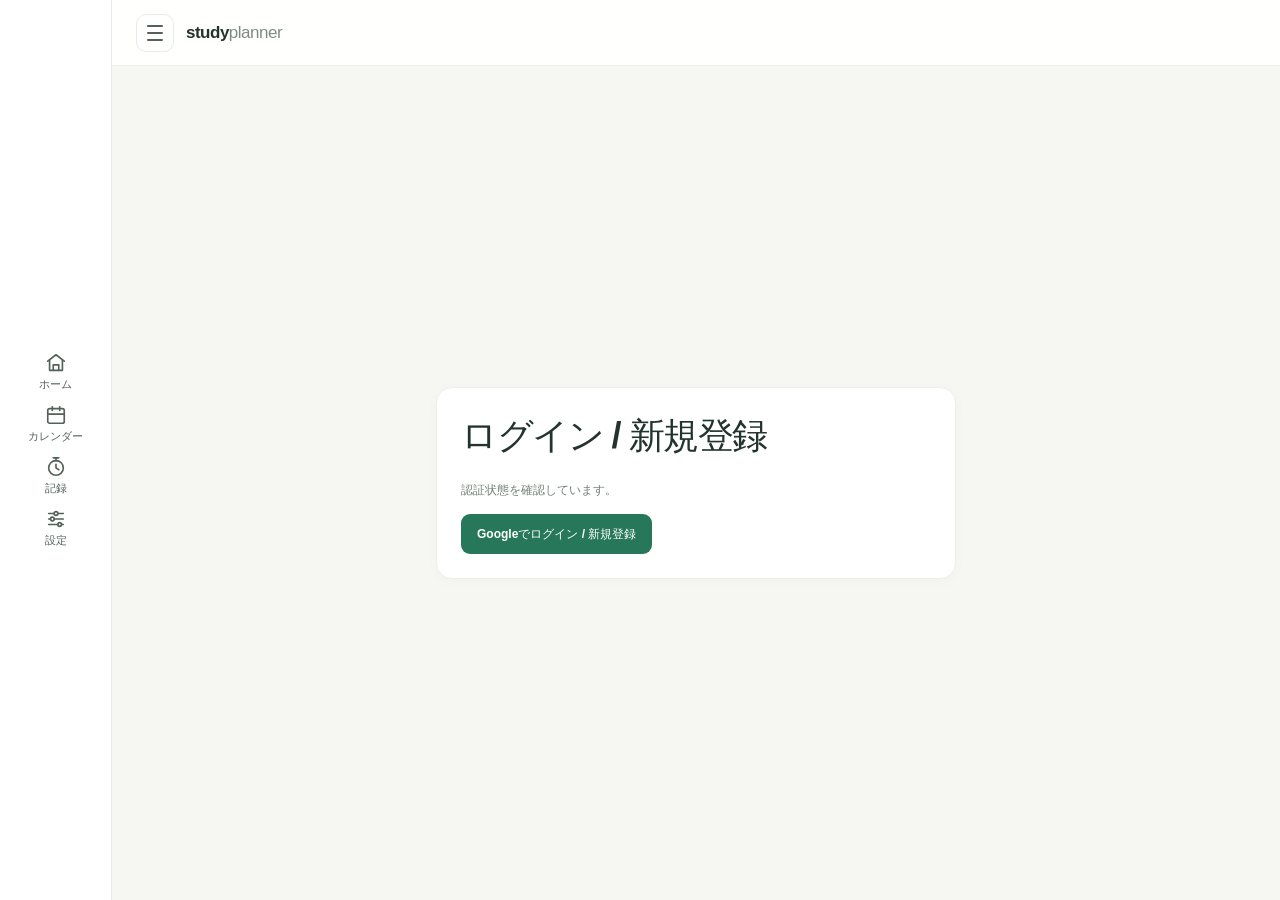
==== commit cd237379: "アーカイブ追加" ====
--- a/index.html
+++ b/index.html
@@ -61,8 +61,15 @@
         </div>
       </section>
 
+      <nav class="section-jump-nav" aria-label="ホームの各セクションへ移動">
+        <a class="button button-secondary button-small" href="#events-long-term">イベント・長期計画</a>
+        <a class="button button-secondary button-small" href="#quiz-schedule">小テスト・提出物</a>
+        <a class="button button-secondary button-small" href="#weekly-pools">週間プール</a>
+        <a class="button button-secondary button-small" href="#past-tasks">過去</a>
+      </nav>
+
       <div class="dashboard-grid">
-        <section class="panel goals-panel" aria-labelledby="events-heading">
+        <section class="panel goals-panel" id="events-long-term" aria-labelledby="events-heading">
           <div class="section-heading">
             <div>
               <p class="eyebrow">EVENTS &amp; LONG-TERM</p>
@@ -84,7 +91,7 @@
           </div>
         </section>
 
-        <section class="panel quizzes-panel" aria-labelledby="quizzes-heading">
+        <section class="panel quizzes-panel" id="quiz-schedule" aria-labelledby="quizzes-heading">
           <div class="section-heading">
             <div>
               <p class="eyebrow">QUIZ SCHEDULE</p>
@@ -135,7 +142,7 @@
         </section>
       </div>
 
-      <section class="past-tasks-section panel" aria-labelledby="past-tasks-heading">
+      <section class="past-tasks-section panel" id="past-tasks" aria-labelledby="past-tasks-heading">
         <div class="section-heading">
           <div>
             <p class="eyebrow">PAST</p>
@@ -254,6 +261,20 @@
             </section>
           </section>
         </div>
+        <section class="calendar-study-archive" aria-labelledby="calendar-archive-title">
+          <h2 id="calendar-archive-title">アーカイブ</h2>
+          <div class="calendar-archive-layout">
+            <section class="calendar-archive-total" aria-labelledby="calendar-archive-total-title">
+              <h3 id="calendar-archive-total-title">合計学習時間</h3>
+              <p id="calendar-archive-total"></p>
+            </section>
+            <section class="calendar-archive-monthly" aria-labelledby="calendar-archive-monthly-title">
+              <h3 id="calendar-archive-monthly-title">月別学習時間</h3>
+              <ol id="calendar-archive-month-list" class="calendar-archive-month-list"></ol>
+              <p id="calendar-archive-empty" class="muted-empty">勉強時間の記録はありません。</p>
+            </section>
+          </div>
+        </section>
       </section>
     </main>
 
--- a/styles.css
+++ b/styles.css
@@ -50,6 +50,9 @@
 .stat-caption { color: #7c8981; font-size: 10px; }
 .panel { padding: 24px; background: var(--white); border: 1px solid #edf0ea; border-radius: 16px; box-shadow: 0 3px 14px rgba(38,63,49,.025); }
 .today-section { margin-bottom: 20px; }
+.section-jump-nav { display: flex; gap: 8px; margin: -4px 0 20px; overflow-x: auto; padding-bottom: 4px; scrollbar-width: thin; }
+.section-jump-nav a { display: inline-flex; min-width: max-content; flex: 1 0 auto; align-items: center; justify-content: center; text-decoration: none; }
+.dashboard-grid > .panel, .past-tasks-section { scroll-margin-top: 78px; }
 .section-heading { display: flex; align-items: center; justify-content: space-between; gap: 12px; margin-bottom: 20px; }
 .section-heading .eyebrow { margin-bottom: 4px; }
 .today-heading-meta { display: flex; align-items: center; gap: 12px; }
@@ -162,7 +165,7 @@
 .page-footer { padding: 26px 0 8px; text-align: center; color: #a0aaa3; font-size: 10px; }
 .modal { width: min(440px, calc(100% - 28px)); max-width: none; max-height: calc(100% - 28px); padding: 24px; border: 1px solid #e9ede7; border-radius: 16px; color: var(--ink); box-shadow: 0 20px 70px rgba(23,43,32,.2); }
 #event-dialog { width: min(520px, calc(100% - 28px)); }
-.settings-modal { width: min(520px, calc(100% - 28px)); }
+.settings-modal { position: fixed; inset: 0; width: 100%; height: 100vh; height: 100dvh; max-width: none; max-height: none; margin: 0; padding: max(24px, env(safe-area-inset-top)) max(24px, calc((100% - 640px) / 2)) max(24px, env(safe-area-inset-bottom)); overflow-y: auto; border: 0; border-radius: 0; box-shadow: none; }
 .settings-subjects { display: grid; gap: 9px; }
 .settings-label { margin: 0 0 4px; color: #526259; font-size: 11px; font-weight: 600; }
 .settings-subject-list { display: grid; max-height: 260px; gap: 7px; overflow-y: auto; }
@@ -178,7 +181,7 @@
 .bottom-nav { position: fixed; z-index: 30; right: 0; bottom: 0; left: 0; display: grid; grid-template-columns: repeat(4, minmax(0, 1fr)); padding: 8px max(12px, calc((100% - 560px) / 2)) calc(8px + env(safe-area-inset-bottom)); border-top: 1px solid #e9ece7; background: rgba(255,255,255,.96); transition: transform .28s cubic-bezier(.2,.8,.2,1), opacity .2s ease; }
 .bottom-nav.is-hidden { transform: translateY(calc(100% + 1px)); opacity: 0; pointer-events: none; }
 .bottom-nav-item { display: flex; min-width: 0; min-height: 48px; flex-direction: column; align-items: center; justify-content: center; gap: 3px; padding: 0 6px; border: 0; border-radius: 8px; color: #526259; background: transparent; font-size: 11px; font-weight: 600; line-height: 1.2; }
-.bottom-nav-item svg { width: 20px; height: 20px; flex: 0 0 auto; fill: none; stroke: currentColor; stroke-width: 1.8; stroke-linecap: round; stroke-linejoin: round; }
+.bottom-nav-item svg { width: 22px; height: 22px; flex: 0 0 auto; fill: none; stroke: currentColor; stroke-width: 1.8; stroke-linecap: round; stroke-linejoin: round; }
 .bottom-nav-item:hover, .bottom-nav-item:focus-visible { color: var(--green); background: #f1f7f1; }
 .recording-fullscreen { overflow: hidden; }
 .recording-view { position: fixed; inset: 66px 0 calc(64px + env(safe-area-inset-bottom)); z-index: 20; overflow-y: auto; background: radial-gradient(ellipse at 50% 35%, #fff 0%, #f6f7f2 72%); }
@@ -270,6 +273,19 @@
 .calendar-study-item span { color: #7d8982; font-size: 9px; }
 .calendar-study-actions { display: flex !important; flex: 0 0 auto; align-items: center; gap: 4px !important; }
 .calendar-study-item time { color: var(--green-dark); font-size: 11px; font-weight: 700; font-variant-numeric: tabular-nums; }
+.calendar-study-archive { margin-top: 28px; padding-top: 22px; border-top: 1px solid var(--line); }
+.calendar-study-archive > h2 { margin: 0 0 16px; font-size: 18px; }
+.calendar-archive-layout { display: grid; grid-template-columns: minmax(190px, .7fr) minmax(0, 1.3fr); gap: 16px; }
+.calendar-archive-total, .calendar-archive-monthly { min-width: 0; padding: 18px; border: 1px solid #e8eee8; border-radius: 12px; background: #fcfdfb; }
+.calendar-archive-total h3, .calendar-archive-monthly h3 { margin: 0 0 14px; color: #526259; font-size: 12px; }
+.calendar-archive-total p { margin: 0; color: var(--green-dark); font-size: 25px; font-weight: 700; font-variant-numeric: tabular-nums; }
+.calendar-archive-month-list { display: grid; gap: 13px; margin: 0; padding: 0; list-style: none; }
+.calendar-archive-month { display: grid; grid-template-columns: minmax(76px, 100px) minmax(0, 1fr) 88px; align-items: center; gap: 12px; color: #526259; font-size: 11px; }
+.calendar-archive-month-label { white-space: nowrap; }
+.calendar-archive-month time { color: var(--green-dark); text-align: right; font-size: 10px; font-weight: 700; font-variant-numeric: tabular-nums; white-space: nowrap; }
+.calendar-archive-bar-track { display: block; height: 12px; overflow: hidden; border-radius: 99px; background: #edf3ed; }
+.calendar-archive-bar { display: block; height: 100%; min-width: 3px; border-radius: inherit; background: #75ad87; }
+.calendar-archive-monthly .muted-empty { margin: 0; padding: 0; }
 .modal::backdrop { background: rgba(26,42,33,.36); backdrop-filter: blur(2px); }
 .modal form { display: grid; gap: 15px; }
 .modal-heading { display: flex; align-items: flex-start; justify-content: space-between; margin-bottom: 2px; }
@@ -339,9 +355,10 @@
   .dashboard-grid { grid-template-columns: 1fr; gap: 14px; }
   .mini-calendar { display: none; }
   .past-tasks-section { margin-top: 14px; }
-  .calendar-page { padding: 18px 14px 16px; }
+  .calendar-page { padding: 18px 14px calc(80px + env(safe-area-inset-bottom)); }
   .calendar-layout { grid-template-columns: 1fr; gap: 14px; }
   .calendar-agenda { padding: 14px; }
+  .calendar-archive-layout { grid-template-columns: 1fr; }
   .section-heading { margin-bottom: 16px; }
   .task-card { padding: 12px 10px; }
   .task-actions { gap: 5px; }
@@ -367,6 +384,7 @@
   .calendar-marker { padding: 2px; font-size: 8px; }
   .calendar-event-band { padding-right: 2px; padding-left: 2px; font-size: 8px; }
   .agenda-item { align-items: flex-start; flex-direction: column; gap: 5px; }
+  .calendar-archive-month { grid-template-columns: 76px minmax(0, 1fr) 78px; gap: 8px; }
 }
 
 @media (max-width: 380px) {
@@ -378,13 +396,13 @@
 }
 
 @media (min-width: 701px) {
-  body { padding-left: 164px; }
+  body { padding-left: 112px; }
   .page-shell { padding-bottom: 24px; }
   .auth-screen { min-height: calc(100vh - 66px); }
-  .bottom-nav { top: 0; right: auto; bottom: 0; left: 0; width: 164px; display: flex; flex-direction: column; justify-content: center; gap: 6px; padding: 24px 12px; border-top: 0; border-right: 1px solid #e9ece7; transition: none; }
+  .bottom-nav { top: 0; right: auto; bottom: 0; left: 0; width: 112px; display: flex; flex-direction: column; justify-content: center; gap: 4px; padding: 16px 8px; border-top: 0; border-right: 1px solid #e9ece7; transition: none; }
   .bottom-nav.is-hidden { transform: none; opacity: 1; pointer-events: auto; }
-  .bottom-nav-item { width: 100%; flex-direction: row; justify-content: flex-start; gap: 12px; padding: 0 14px; text-align: left; }
-  .recording-view { bottom: 0; left: 164px; }
+  .bottom-nav-item { width: 100%; flex-direction: column; justify-content: center; gap: 4px; padding: 4px; text-align: center; }
+  .recording-view { bottom: 0; left: 112px; }
   .recording-session, .recording-task-select { min-height: calc(100vh - 66px); min-height: calc(100dvh - 66px); }
 }
 
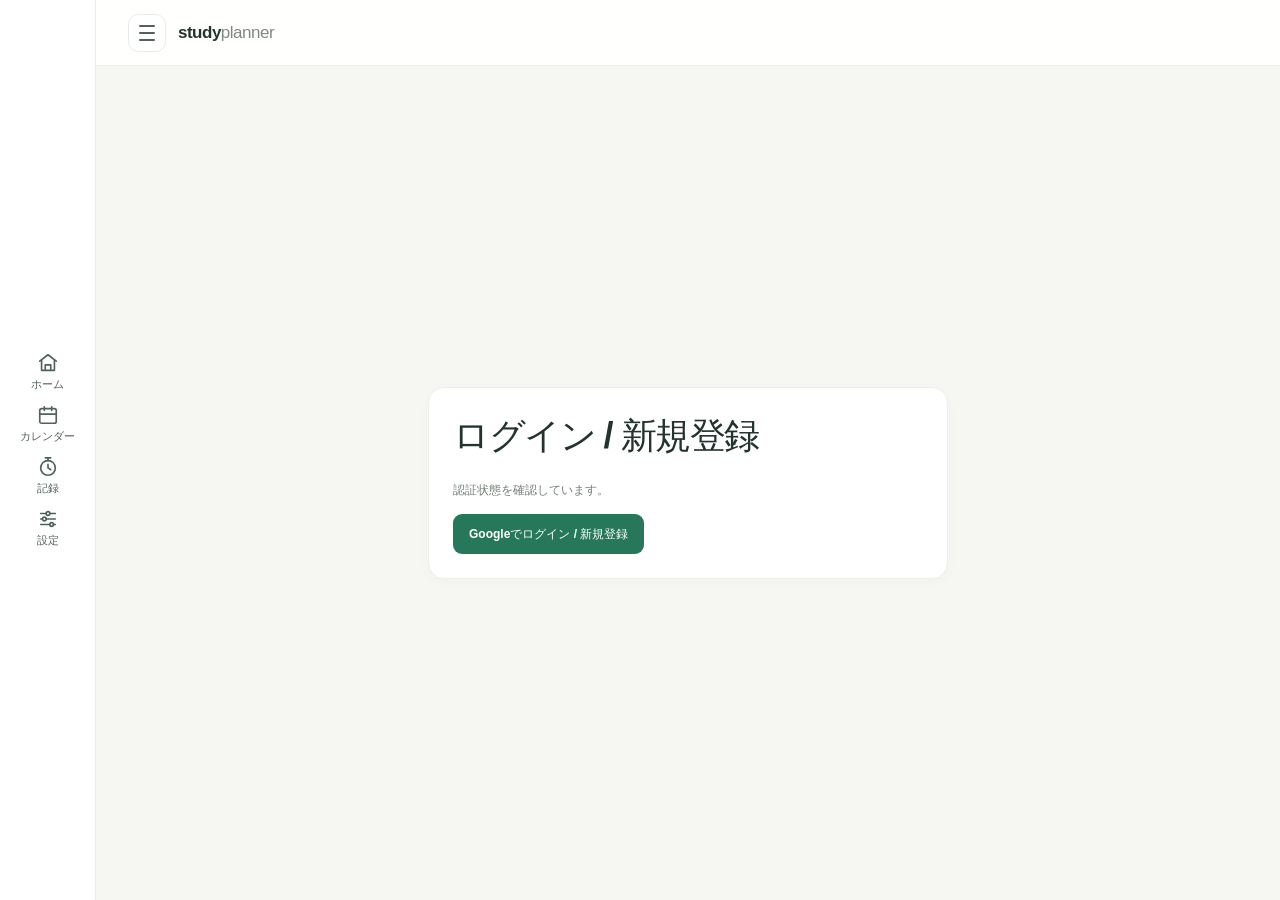
==== commit de66b24c: "設定画面修正" ====
--- a/index.html
+++ b/index.html
@@ -86,6 +86,7 @@
               <p class="eyebrow">LATER</p>
               <h3>今後の予定</h3>
             </div>
+            <p class="future-events-hint">2ヶ月以上先のイベントは、「常に表示」で長期計画と一緒に上の一覧へ固定できます。</p>
             <div class="card-list" id="future-event-list"></div>
             <p class="muted-empty" id="future-event-empty">2ヶ月以上先に始まるイベントはありません。</p>
           </div>
@@ -166,7 +167,7 @@
       <button class="menu-item" type="button" data-menu-home>ホーム <span aria-hidden="true">→</span></button>
       <button class="menu-item" type="button" data-menu-calendar>カレンダー <span aria-hidden="true">→</span></button>
       <button class="menu-item" type="button" data-menu-record>記録 <span aria-hidden="true">→</span></button>
-      <button class="menu-item" type="button" data-open-dialog="settings-dialog">設定 <span aria-hidden="true">→</span></button>
+      <button class="menu-item" type="button" data-menu-settings>設定 <span aria-hidden="true">→</span></button>
     </dialog>
 
     <nav class="bottom-nav" aria-label="メインメニュー">
@@ -182,7 +183,7 @@
         <svg viewBox="0 0 24 24" aria-hidden="true" focusable="false"><circle cx="12" cy="13" r="8"/><path d="M12 9v4l3 2M9 2h6M12 2v3"/></svg>
         <span>記録</span>
       </button>
-      <button class="bottom-nav-item" type="button" data-open-dialog="settings-dialog">
+      <button class="bottom-nav-item" type="button" data-menu-settings>
         <svg viewBox="0 0 24 24" aria-hidden="true" focusable="false"><path d="M4 6h6m4 0h6M4 12h2m4 0h10M4 18h10m4 0h2"/><circle cx="12" cy="6" r="2"/><circle cx="8" cy="12" r="2"/><circle cx="16" cy="18" r="2"/></svg>
         <span>設定</span>
       </button>
@@ -237,13 +238,14 @@
             </div>
             <div class="calendar-grid" id="calendar-grid" role="grid" aria-label="月間カレンダー"></div>
             <div class="study-heatmap-legend" aria-label="勉強時間の色分け">
-              <span class="study-heatmap-label">勉強時間</span>
+              <span class="study-heatmap-label">勉強時間・達成状況</span>
               <span class="study-heatmap-key"><i></i>0分</span>
               <span class="study-heatmap-key level-1"><i></i>1分〜30分未満</span>
               <span class="study-heatmap-key level-2"><i></i>30分〜1時間未満</span>
               <span class="study-heatmap-key level-3"><i></i>1時間〜2時間未満</span>
               <span class="study-heatmap-key level-4"><i></i>2時間〜3時間未満</span>
               <span class="study-heatmap-key level-5"><i></i>3時間以上</span>
+              <span class="study-heatmap-key study-over-minimum-key"><i></i>最低量超過</span>
             </div>
           </section>
           <section class="calendar-agenda" aria-live="polite">
@@ -275,6 +277,30 @@
             </section>
           </div>
         </section>
+      </section>
+    </main>
+
+    <main id="settings-view" class="page-shell settings-page" hidden>
+      <section class="settings-panel" aria-labelledby="settings-title">
+        <div class="settings-header">
+          <div><p class="eyebrow">PREFERENCES</p><h1 id="settings-title">設定</h1></div>
+          <button class="button button-secondary button-small" type="button" data-settings-home>ホームへ戻る</button>
+        </div>
+        <form id="settings-form" class="settings-form">
+          <label>1日の校時数
+            <input name="periodCount" type="number" min="1" max="20" step="1" required />
+          </label>
+          <div class="settings-subjects">
+            <div>
+              <p class="settings-label">科目</p>
+              <p class="form-hint">科目名の変更は登録済みの計画・予定にも反映されます。使用中の科目は削除できません。上下ボタンで並び順を変更できます。</p>
+            </div>
+            <div class="settings-subject-list" id="settings-subject-list"></div>
+            <button class="button button-quiet button-small settings-add-subject" type="button" data-add-setting-subject>＋ 科目を追加</button>
+          </div>
+          <p class="form-error" aria-live="polite"></p>
+          <div class="modal-actions"><button class="button button-quiet" type="button" data-settings-home>キャンセル</button><button class="button button-primary" type="submit">設定を保存</button></div>
+        </form>
       </section>
     </main>
 
@@ -511,28 +537,6 @@
       </form>
     </dialog>
 
-    <dialog id="settings-dialog" class="modal settings-modal">
-      <form id="settings-form">
-        <div class="modal-heading">
-          <div><p class="eyebrow">PREFERENCES</p><h2>設定</h2></div>
-          <button class="icon-button" type="button" data-close-dialog aria-label="閉じる">×</button>
-        </div>
-        <label>1日の校時数
-          <input name="periodCount" type="number" min="1" max="20" step="1" required />
-        </label>
-        <div class="settings-subjects">
-          <div>
-            <p class="settings-label">科目</p>
-            <p class="form-hint">科目名の変更は登録済みの計画・予定にも反映されます。使用中の科目は削除できません。上下ボタンで並び順を変更できます。</p>
-          </div>
-          <div class="settings-subject-list" id="settings-subject-list"></div>
-          <button class="button button-quiet button-small settings-add-subject" type="button" data-add-setting-subject>＋ 科目を追加</button>
-        </div>
-        <p class="form-error" aria-live="polite"></p>
-        <div class="modal-actions"><button class="button button-quiet" type="button" data-close-dialog>キャンセル</button><button class="button button-primary" type="submit">設定を保存</button></div>
-      </form>
-    </dialog>
-
     <script type="module" src="./app.js"></script>
   </body>
 </html>
--- a/styles.css
+++ b/styles.css
@@ -77,10 +77,13 @@
 .future-events-heading { display: flex; align-items: baseline; gap: 9px; margin-bottom: 12px; }
 .future-events-heading .eyebrow { margin: 0; }
 .future-events-heading h3 { margin: 0; color: #64736a; font-size: 13px; }
+.future-events-hint { margin: -4px 0 12px; color: #839087; font-size: 10px; line-height: 1.6; }
 .future-events > .muted-empty { padding-top: 0; }
 .event-heading { display: flex; align-items: flex-start; justify-content: space-between; gap: 10px; }
 .event-heading .card-top { flex: 1; }
 .event-actions, .goal-actions { display: flex; align-items: center; gap: 5px; }
+.event-actions { flex-wrap: wrap; }
+.event-always-show[aria-pressed="true"] { color: var(--green-dark); background: var(--green-pale); }
 .event-goals { display: grid; gap: 9px; margin-top: 13px; padding-top: 12px; border-top: 1px solid #edf0ea; }
 .event-goals > .muted-empty { padding: 0; }
 .quiz-card { display: flex; align-items: center; justify-content: space-between; gap: 12px; padding: 13px 15px; }
@@ -108,6 +111,8 @@
 .mini-calendar-cell:hover { background: #f7faf6; }
 .mini-calendar-cell-empty { background: #fafbf9; }
 .mini-calendar-cell.is-selected { outline: 2px solid #74ad86; outline-offset: -2px; background: #f7fbf7; }
+.mini-calendar-cell.is-over-minimum { position: relative; }
+.mini-calendar-cell.is-over-minimum::after { position: absolute; inset: 2px; border: 2px solid var(--orange); border-radius: 4px; content: ""; pointer-events: none; }
 .mini-calendar-cell.is-today > span { display: grid; width: 19px; height: 19px; place-items: center; margin-top: -3px; border-radius: 50%; color: white; background: var(--green); font-weight: 700; }
 .mini-calendar-submission-band { align-self: center; height: 5px; margin: 0 3px; border-radius: 3px; background: #f2dfbd; }
 .mini-calendar-popover { position: absolute; right: 12px; bottom: 12px; left: 12px; z-index: 3; max-height: 60%; overflow-y: auto; padding: 12px; border: 1px solid #dfe8df; border-radius: 10px; background: rgba(255,255,255,.97); box-shadow: 0 8px 26px rgba(38,63,49,.16); }
@@ -165,7 +170,12 @@
 .page-footer { padding: 26px 0 8px; text-align: center; color: #a0aaa3; font-size: 10px; }
 .modal { width: min(440px, calc(100% - 28px)); max-width: none; max-height: calc(100% - 28px); padding: 24px; border: 1px solid #e9ede7; border-radius: 16px; color: var(--ink); box-shadow: 0 20px 70px rgba(23,43,32,.2); }
 #event-dialog { width: min(520px, calc(100% - 28px)); }
-.settings-modal { position: fixed; inset: 0; width: 100%; height: 100vh; height: 100dvh; max-width: none; max-height: none; margin: 0; padding: max(24px, env(safe-area-inset-top)) max(24px, calc((100% - 640px) / 2)) max(24px, env(safe-area-inset-bottom)); overflow-y: auto; border: 0; border-radius: 0; box-shadow: none; }
+.settings-page { max-width: 1120px; padding-top: 32px; }
+.settings-panel { max-width: 640px; margin: 0 auto; padding: 24px; border: 1px solid #edf0ea; border-radius: 16px; background: var(--white); box-shadow: 0 3px 14px rgba(38,63,49,.025); }
+.settings-header { display: flex; align-items: center; justify-content: space-between; gap: 12px; margin-bottom: 24px; }
+.settings-header h1 { margin: 0; font-size: 24px; }
+.settings-header .eyebrow { margin-bottom: 4px; }
+.settings-form { display: grid; gap: 20px; }
 .settings-subjects { display: grid; gap: 9px; }
 .settings-label { margin: 0 0 4px; color: #526259; font-size: 11px; font-weight: 600; }
 .settings-subject-list { display: grid; max-height: 260px; gap: 7px; overflow-y: auto; }
@@ -236,8 +246,10 @@
 .calendar-cell.study-level-3 { background: #d7eadb; }
 .calendar-cell.study-level-4 { background: #c4e0ca; }
 .calendar-cell.study-level-5 { background: #acd2b5; }
+.calendar-cell.is-over-minimum::after { position: absolute; inset: 3px; border: 2px solid var(--orange); border-radius: 6px; content: ""; pointer-events: none; }
 .calendar-day-number { position: absolute; top: 5px; left: 5px; width: 22px; height: 22px; display: grid; place-items: center; border-radius: 50%; font-size: 10px; }
 .calendar-cell.is-today .calendar-day-number { color: white; background: var(--green); font-weight: 700; }
+.calendar-over-minimum { position: absolute; top: 7px; right: 6px; padding: 2px 5px; border-radius: 99px; color: #8c4c1c; background: #fff1e5; font-size: 8px; font-weight: 700; line-height: 1.3; }
 .calendar-study-time { position: absolute; right: 4px; bottom: 4px; z-index: 1; color: #426d51; font-size: 8px; font-weight: 700; font-variant-numeric: tabular-nums; white-space: nowrap; }
 .calendar-marker { overflow: hidden; padding: 3px 4px; border-radius: 4px; color: #8b6943; background: #fbf3e7; text-overflow: ellipsis; white-space: nowrap; font-size: 9px; }
 .calendar-marker.quiz { color: #8b6943; background: #fbf3e7; }
@@ -262,6 +274,7 @@
 .study-heatmap-key.level-3 i { background: #d7eadb; }
 .study-heatmap-key.level-4 i { background: #c4e0ca; }
 .study-heatmap-key.level-5 i { background: #acd2b5; }
+.study-over-minimum-key i { border: 2px solid var(--orange); }
 .calendar-study-agenda { margin-top: 18px; padding-top: 16px; border-top: 1px solid var(--line); }
 .calendar-study-heading { display: flex; align-items: center; justify-content: space-between; gap: 8px; margin-bottom: 8px; }
 .calendar-study-agenda h3 { margin: 0; color: #526259; font-size: 12px; }
@@ -332,6 +345,9 @@
 
 @media (max-width: 700px) {
   .topbar { height: 58px; padding: 0 18px; }
+  .settings-page { padding-top: 18px; }
+  .settings-panel { padding: 18px 15px; }
+  .settings-header { margin-bottom: 18px; }
   .recording-view { inset: 58px 0 calc(64px + env(safe-area-inset-bottom)); }
   .recording-session, .recording-task-select { min-height: calc(100vh - 122px - env(safe-area-inset-bottom)); min-height: calc(100dvh - 122px - env(safe-area-inset-bottom)); }
   .auth-controls { gap: 6px; }
@@ -396,13 +412,13 @@
 }
 
 @media (min-width: 701px) {
-  body { padding-left: 112px; }
+  body { padding-left: 96px; }
   .page-shell { padding-bottom: 24px; }
   .auth-screen { min-height: calc(100vh - 66px); }
-  .bottom-nav { top: 0; right: auto; bottom: 0; left: 0; width: 112px; display: flex; flex-direction: column; justify-content: center; gap: 4px; padding: 16px 8px; border-top: 0; border-right: 1px solid #e9ece7; transition: none; }
+  .bottom-nav { top: 0; right: auto; bottom: 0; left: 0; width: 96px; display: flex; flex-direction: column; justify-content: center; gap: 4px; padding: 16px 8px; border-top: 0; border-right: 1px solid #e9ece7; transition: none; }
   .bottom-nav.is-hidden { transform: none; opacity: 1; pointer-events: auto; }
   .bottom-nav-item { width: 100%; flex-direction: column; justify-content: center; gap: 4px; padding: 4px; text-align: center; }
-  .recording-view { bottom: 0; left: 112px; }
+  .recording-view { bottom: 0; left: 96px; }
   .recording-session, .recording-task-select { min-height: calc(100vh - 66px); min-height: calc(100dvh - 66px); }
 }
 
